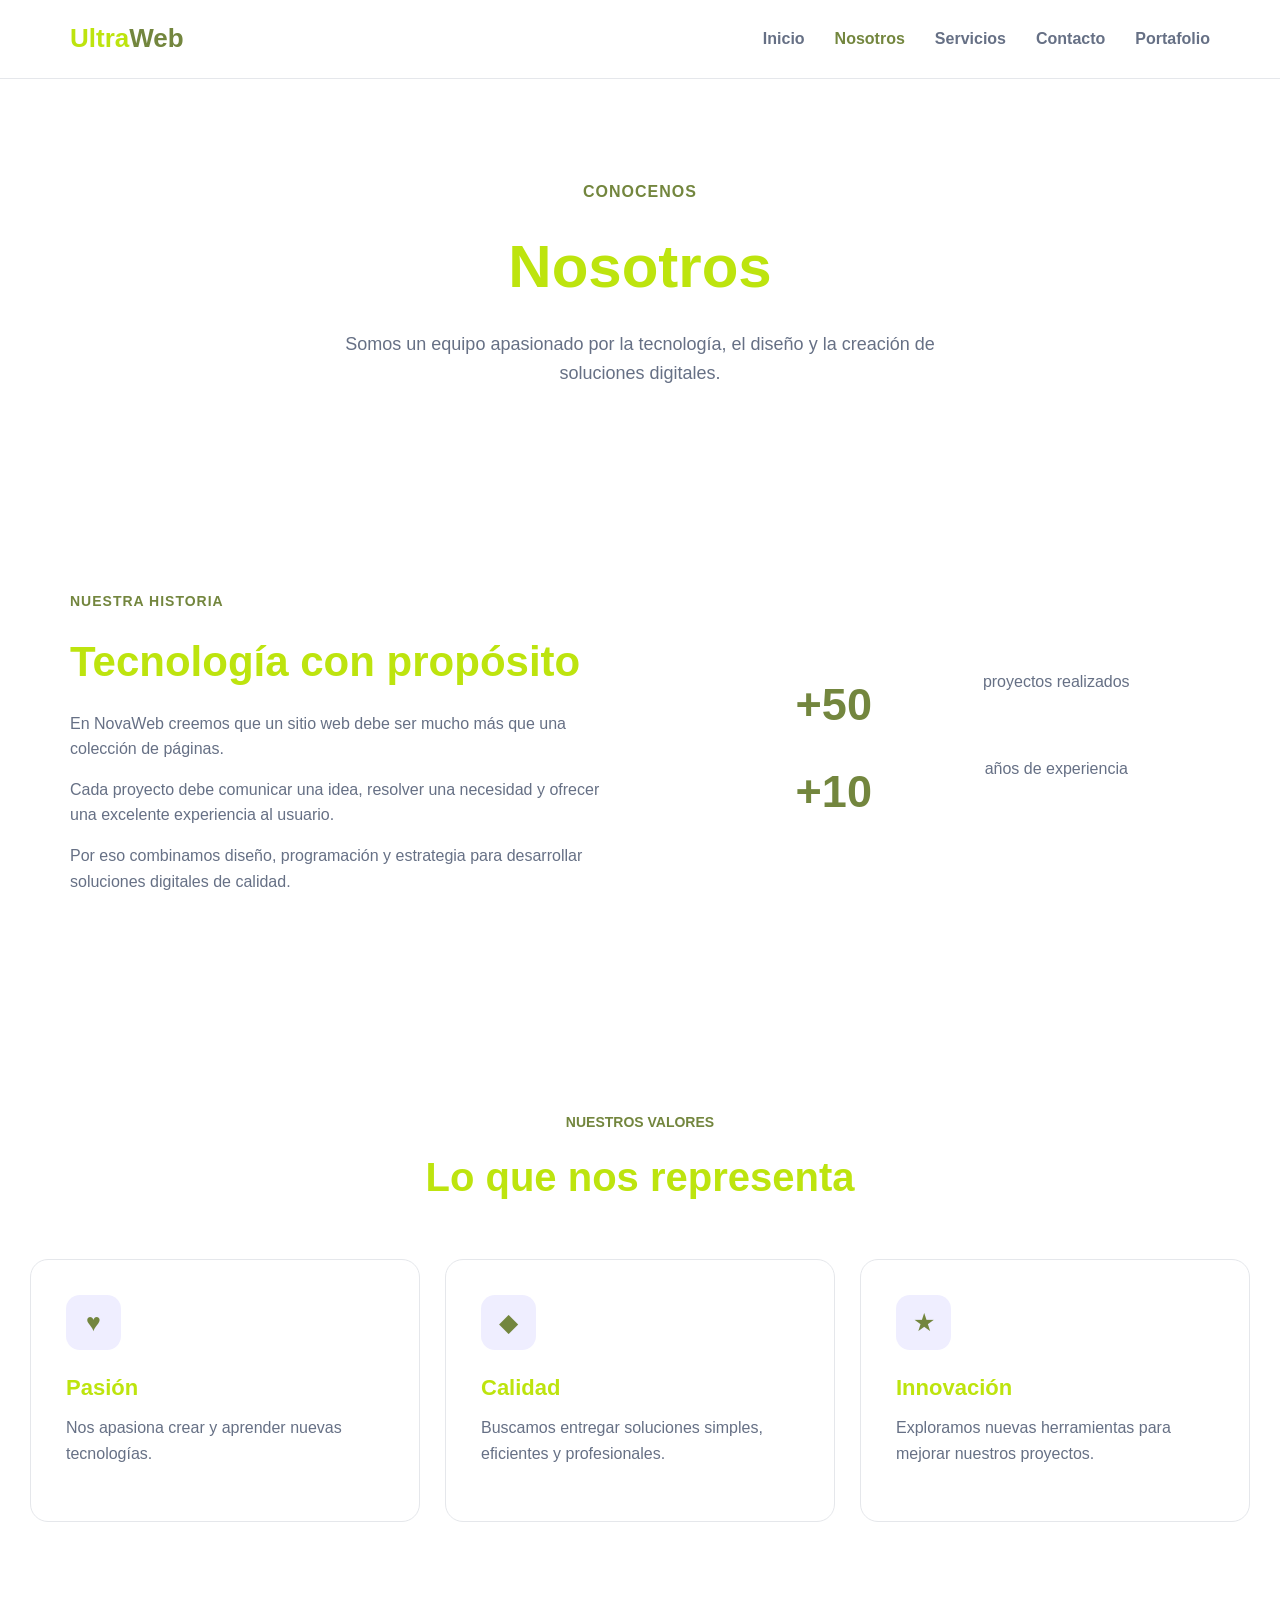
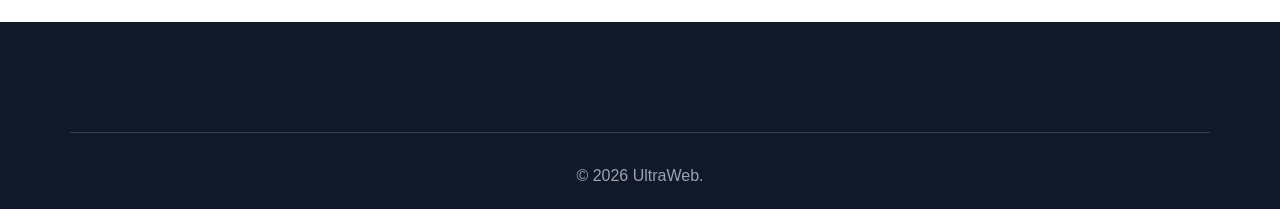
==== nosotros.html @ 7c4c5fd9 "cambio en el nombre de la pagina y agrego pagina portafolio" ====
<!DOCTYPE html>
<html lang="es">

<head>

    <meta charset="UTF-8">

    <meta name="viewport"
          content="width=device-width, initial-scale=1.0">

    <title>UltraWeb | Nosotros</title>

    <link rel="stylesheet"
          href="css/styles.css">

</head>

<body>


    <!-- HEADER -->

    <header class="header">

        <nav class="navbar">

            <a href="index.html" class="logo">
                Ultra<span>Web</span>
            </a>

            <button class="menu-btn" id="menuBtn">
                ☰
            </button>

            <ul class="menu" id="menu">

                <li>
                    <a href="index.html">
                        Inicio
                    </a>
                </li>

                <li>
                    <a href="nosotros.html" class="activo">
                        Nosotros
                    </a>
                </li>

                <li>
                    <a href="servicios.html">
                        Servicios
                    </a>
                </li>

                <li>
                    <a href="contacto.html">
                        Contacto
                    </a>
                </li>

                <li>
                    <a href="portafolio.html">
                        Portafolio
                    </a>
                </li>

            </ul>

        </nav>

    </header>


    <main>

        <!-- HERO INTERNO -->

        <section class="hero-interno">

            <span>
                CONOCENOS
            </span>

            <h1>
                Nosotros
            </h1>

            <p>
                Somos un equipo apasionado por la tecnología,
                el diseño y la creación de soluciones digitales.
            </p>

        </section>


        <!-- CONTENIDO -->

        <section class="seccion">

            <div class="contenido-dos-columnas">

                <div>

                    <span class="etiqueta">
                        NUESTRA HISTORIA
                    </span>

                    <h2>
                        Tecnología con propósito
                    </h2>

                    <p>
                        En NovaWeb creemos que un sitio web debe
                        ser mucho más que una colección de páginas.
                    </p>

                    <p>
                        Cada proyecto debe comunicar una idea,
                        resolver una necesidad y ofrecer una
                        excelente experiencia al usuario.
                    </p>

                    <p>
                        Por eso combinamos diseño, programación
                        y estrategia para desarrollar soluciones
                        digitales de calidad.
                    </p>

                </div>


                <div class="numero-card">

                    <strong>
                        +50
                    </strong>

                    <span>
                        proyectos realizados
                    </span>

                    <strong>
                        +10
                    </strong>

                    <span>
                        años de experiencia
                    </span>

                </div>

            </div>

        </section>


        <!-- VALORES -->

        <section class="seccion fondo-claro">

            <div class="titulo-seccion">

                <span>
                    NUESTROS VALORES
                </span>

                <h2>
                    Lo que nos representa
                </h2>

            </div>


            <div class="tarjetas">

                <article class="tarjeta">

                    <div class="icono">
                        ♥
                    </div>

                    <h3>
                        Pasión
                    </h3>

                    <p>
                        Nos apasiona crear y aprender nuevas
                        tecnologías.
                    </p>

                </article>


                <article class="tarjeta">

                    <div class="icono">
                        ◆
                    </div>

                    <h3>
                        Calidad
                    </h3>

                    <p>
                        Buscamos entregar soluciones simples,
                        eficientes y profesionales.
                    </p>

                </article>


                <article class="tarjeta">

                    <div class="icono">
                        ★
                    </div>

                    <h3>
                        Innovación
                    </h3>

                    <p>
                        Exploramos nuevas herramientas para
                        mejorar nuestros proyectos.
                    </p>

                </article>

            </div>

        </section>

    </main>


    <!-- FOOTER -->

    <footer class="footer">

        <div class="copyright">

            <p>
                © 2026 UltraWeb.
            </p>

        </div>

    </footer>


    <script src="js/script.js"></script>

</body>

</html>
---- css/styles.css ----
/* =========================================
   RESET
========================================= */

* {
    margin: 0;
    padding: 0;
    box-sizing: border-box;
}


html {
    scroll-behavior: smooth;
}


body {
    font-family: Arial, Helvetica, sans-serif;
    color: #bde40e;
    background: #14141400;
    line-height: 1.6;
}


/* =========================================
   VARIABLES
========================================= */

:root {

    --primario: #73863e;
    --primario-oscuro: #4d46d8;

    --oscuro: #172033;

    --gris: #667085;

    --fondo: #0a0a0a00;

    --blanco: #ffffff;

    --borde: #e5e7eb;

}


/* =========================================
   LINKS
========================================= */

a {
    text-decoration: none;
    color: inherit;
}


/* =========================================
   HEADER
========================================= */

.header {
    background: var(--blanco);
    border-bottom: 1px solid var(--borde);
    position: sticky;
    top: 0;
    z-index: 1000;
}


.navbar {
    max-width: 1200px;
    margin: auto;

    padding: 18px 30px;

    display: flex;
    align-items: center;
    justify-content: space-between;
}


.logo {
    font-size: 26px;
    font-weight: 800;
}


.logo span {
    color: var(--primario);
}


.menu {
    display: flex;
    gap: 30px;
    list-style: none;
}


.menu a {
    color: var(--gris);
    font-weight: 600;
    transition: 0.3s;
}


.menu a:hover,
.menu a.activo {
    color: var(--primario);
}


.menu-btn {
    display: none;

    border: none;
    background: transparent;

    font-size: 28px;
    cursor: pointer;
}


/* =========================================
   HERO
========================================= */

.hero {
    max-width: 1200px;
    margin: auto;

    min-height: 650px;

    padding: 80px 30px;

    display: grid;
    grid-template-columns: 1.2fr 0.8fr;

    gap: 60px;

    align-items: center;
}


.etiqueta {
    color: var(--primario);
    font-weight: 700;
    font-size: 14px;
    letter-spacing: 1px;
}


.hero h1 {
    font-size: clamp(45px, 6vw, 75px);
    line-height: 1.05;

    margin: 20px 0;
}


.hero h1 span {
    color: var(--primario);
}


.hero p {
    font-size: 20px;
    color: var(--gris);

    max-width: 600px;

    margin-bottom: 30px;
}


.hero-botones {
    display: flex;
    gap: 15px;
    flex-wrap: wrap;
}


/* =========================================
   BOTONES
========================================= */

.btn {
    display: inline-block;

    padding: 14px 25px;

    border-radius: 10px;

    font-weight: 700;

    transition: 0.3s;

    cursor: pointer;

    border: none;
}


.btn-principal {
    background: var(--primario);
    color: white;
}


.btn-principal:hover {
    background: var(--primario-oscuro);
    transform: translateY(-2px);
}


.btn-secundario {
    border: 2px solid var(--borde);
}


.btn-secundario:hover {
    border-color: var(--primario);
    color: var(--primario);
}


.btn-blanco {
    background: white;
    color: var(--primario);
}


/* =========================================
   HERO CARD
========================================= */

.hero-card {
    min-height: 350px;

    background:
        linear-gradient(
            135deg,
            #0cb691,
            #abe019
        );

    border-radius: 30px;

    color: white;

    display: flex;
    flex-direction: column;

    align-items: center;
    justify-content: center;

    box-shadow: 0 25px 60px rgba(99, 91, 255, 0.25);
}


.codigo {
    font-size: 25px;
}


.codigo strong {
    margin: 0 10px;
}


.hero-icon {
    font-size: 100px;
    font-weight: bold;

    margin: 30px 0;
}


.hero-card p {
    color: white;
}


/* =========================================
   SECCIONES
========================================= */

.seccion {
    max-width: 1200px;

    margin: auto;

    padding: 100px 30px;
}


.fondo-claro {
    max-width: none;
    background: var(--fondo);
}


.titulo-seccion {
    text-align: center;

    max-width: 700px;

    margin: 0 auto 50px;
}


.titulo-seccion > span {
    color: var(--primario);
    font-weight: bold;
    font-size: 14px;
}


.titulo-seccion h2 {
    font-size: 40px;
    margin: 10px 0;
}


.titulo-seccion p {
    color: var(--gris);
}


/* =========================================
   TARJETAS
========================================= */

.tarjetas {
    display: grid;

    grid-template-columns:
        repeat(3, 1fr);

    gap: 25px;
}


.tarjeta {
    background: rgba(37, 37, 37, 0);

    padding: 35px;

    border: 1px solid var(--borde);

    border-radius: 18px;

    transition: 0.3s;
}


.tarjeta:hover {
    transform: translateY(-8px);

    box-shadow:
        0 20px 40px rgba(0, 0, 0, 0.08);
}


.icono {
    width: 55px;
    height: 55px;

    border-radius: 14px;

    background: #efeeff;

    color: var(--primario);

    display: flex;
    align-items: center;
    justify-content: center;

    font-size: 25px;

    margin-bottom: 20px;
}


.tarjeta h3 {
    font-size: 22px;
    margin-bottom: 10px;
}


.tarjeta p {
    color: var(--gris);
    margin-bottom: 20px;
}


.tarjeta a {
    color: var(--primario);
    font-weight: bold;
}


/* =========================================
   CTA
========================================= */

.cta {
    max-width: 1140px;

    margin: 50px auto 100px;

    padding: 60px;

    border-radius: 25px;

    background: var(--primario);

    color: white;

    display: flex;

    align-items: center;

    justify-content: space-between;

    gap: 30px;
}


.cta h2 {
    font-size: 35px;
}


.cta p {
    margin-top: 10px;
    opacity: 0.9;
}


/* =========================================
   HERO INTERNO
========================================= */

.hero-interno {
    text-align: center;

    padding: 100px 30px;

    background: var(--fondo);
}


.hero-interno span {
    color: var(--primario);

    font-weight: bold;

    letter-spacing: 1px;
}


.hero-interno h1 {
    font-size: 60px;

    margin: 15px 0;
}


.hero-interno p {
    max-width: 650px;

    margin: auto;

    color: var(--gris);

    font-size: 18px;
}


/* =========================================
   DOS COLUMNAS
========================================= */

.contenido-dos-columnas {
    display: grid;

    grid-template-columns: 1fr 1fr;

    gap: 80px;

    align-items: center;
}


.contenido-dos-columnas h2 {
    font-size: 42px;

    margin: 15px 0;
}


.contenido-dos-columnas p {
    color: var(--gris);

    margin-bottom: 15px;
}


.numero-card {
    background: var(--fondo);

    padding: 50px;

    border-radius: 25px;

    display: grid;

    grid-template-columns: 1fr 1fr;

    gap: 15px;

    text-align: center;
}


.numero-card strong {
    font-size: 45px;
    color: var(--primario);
}


.numero-card span {
    color: var(--gris);
}


/* =========================================
   LISTA
========================================= */

.lista {
    list-style: none;
    margin-top: 20px;
}


.lista li {
    padding: 8px 0;

    border-bottom: 1px solid var(--borde);
}


.lista li::before {
    content: "✓";

    color: var(--primario);

    font-weight: bold;

    margin-right: 10px;
}


/* =========================================
   CONTACTO
========================================= */

.contacto {
    display: grid;

    grid-template-columns: 0.8fr 1.2fr;

    gap: 80px;
}


.contacto-info h2 {
    font-size: 40px;

    margin: 15px 0;
}


.contacto-info > p {
    color: var(--gris);

    margin-bottom: 30px;
}


.dato {
    display: flex;

    flex-direction: column;

    margin-bottom: 20px;
}


.dato strong {
    color: var(--primario);
}


.dato span {
    color: var(--gris);
}


/* =========================================
   FORMULARIO
========================================= */

.formulario {
    padding: 35px;

    border: 1px solid var(--borde);

    border-radius: 20px;

    box-shadow:
        0 15px 40px rgba(0, 0, 0, 0.05);
}


.campo {
    margin-bottom: 20px;
}


.campo label {
    display: block;

    font-weight: bold;

    margin-bottom: 7px;
}


.campo input,
.campo textarea {
    width: 100%;

    padding: 14px;

    border: 1px solid var(--borde);

    border-radius: 10px;

    font-family: inherit;

    font-size: 16px;

    outline: none;

    transition: 0.3s;
}


.campo input:focus,
.campo textarea:focus {
    border-color: var(--primario);

    box-shadow:
        0 0 0 3px rgba(99, 91, 255, 0.1);
}


.campo textarea {
    resize: vertical;
}


.mensaje-formulario {
    margin-top: 15px;

    font-weight: bold;
}


/* =========================================
   FOOTER
========================================= */

.footer {
    background: #111827;

    color: white;

    padding: 60px 30px 20px;
}


.footer-contenido {
    max-width: 1140px;

    margin: auto;

    display: grid;

    grid-template-columns:
        2fr 1fr 1fr;

    gap: 50px;
}


.footer .logo {
    color: white;
}


.footer p {
    color: #9ca3af;

    margin-top: 10px;
}


.footer h3 {
    margin-bottom: 15px;
}


.footer-contenido > div:nth-child(2) a {
    display: block;

    color: #9ca3af;

    margin: 8px 0;
}


.footer-contenido > div:nth-child(2) a:hover {
    color: white;
}


.copyright {
    max-width: 1140px;

    margin: 50px auto 0;

    padding-top: 20px;

    border-top: 1px solid #374151;

    text-align: center;
}


/* =========================================
   RESPONSIVE
========================================= */

@media (max-width: 800px) {

    .menu-btn {
        display: block;
    }


    .menu {
        position: absolute;

        top: 70px;
        left: 0;

        width: 100%;

        background: rgba(32, 32, 32, 0);

        display: none;

        flex-direction: column;

        padding: 20px 30px;

        border-bottom: 1px solid var(--borde);
    }


    .menu.mostrar {
        display: flex;
    }


    .hero {
        grid-template-columns: 1fr;

        text-align: center;
    }


    .hero p {
        margin-left: auto;
        margin-right: auto;
    }


    .hero-botones {
        justify-content: center;
    }


    .tarjetas {
        grid-template-columns: 1fr;
    }


    .contenido-dos-columnas {
        grid-template-columns: 1fr;
    }


    .contacto {
        grid-template-columns: 1fr;
    }


    .cta {
        margin-left: 20px;
        margin-right: 20px;

        flex-direction: column;

        text-align: center;
    }


    .footer-contenido {
        grid-template-columns: 1fr;
    }


    .hero-interno h1 {
        font-size: 45px;
    }

}


@media (max-width: 500px) {

    .navbar {
        padding: 15px 20px;
    }


    .hero {
        padding: 60px 20px;
    }


    .hero h1 {
        font-size: 43px;
    }


    .seccion {
        padding: 70px 20px;
    }


    .titulo-seccion h2 {
        font-size: 32px;
    }


    .hero-card {
        min-height: 280px;
    }


    .hero-icon {
        font-size: 70px;
    }


    .formulario {
        padding: 25px;
    }

}
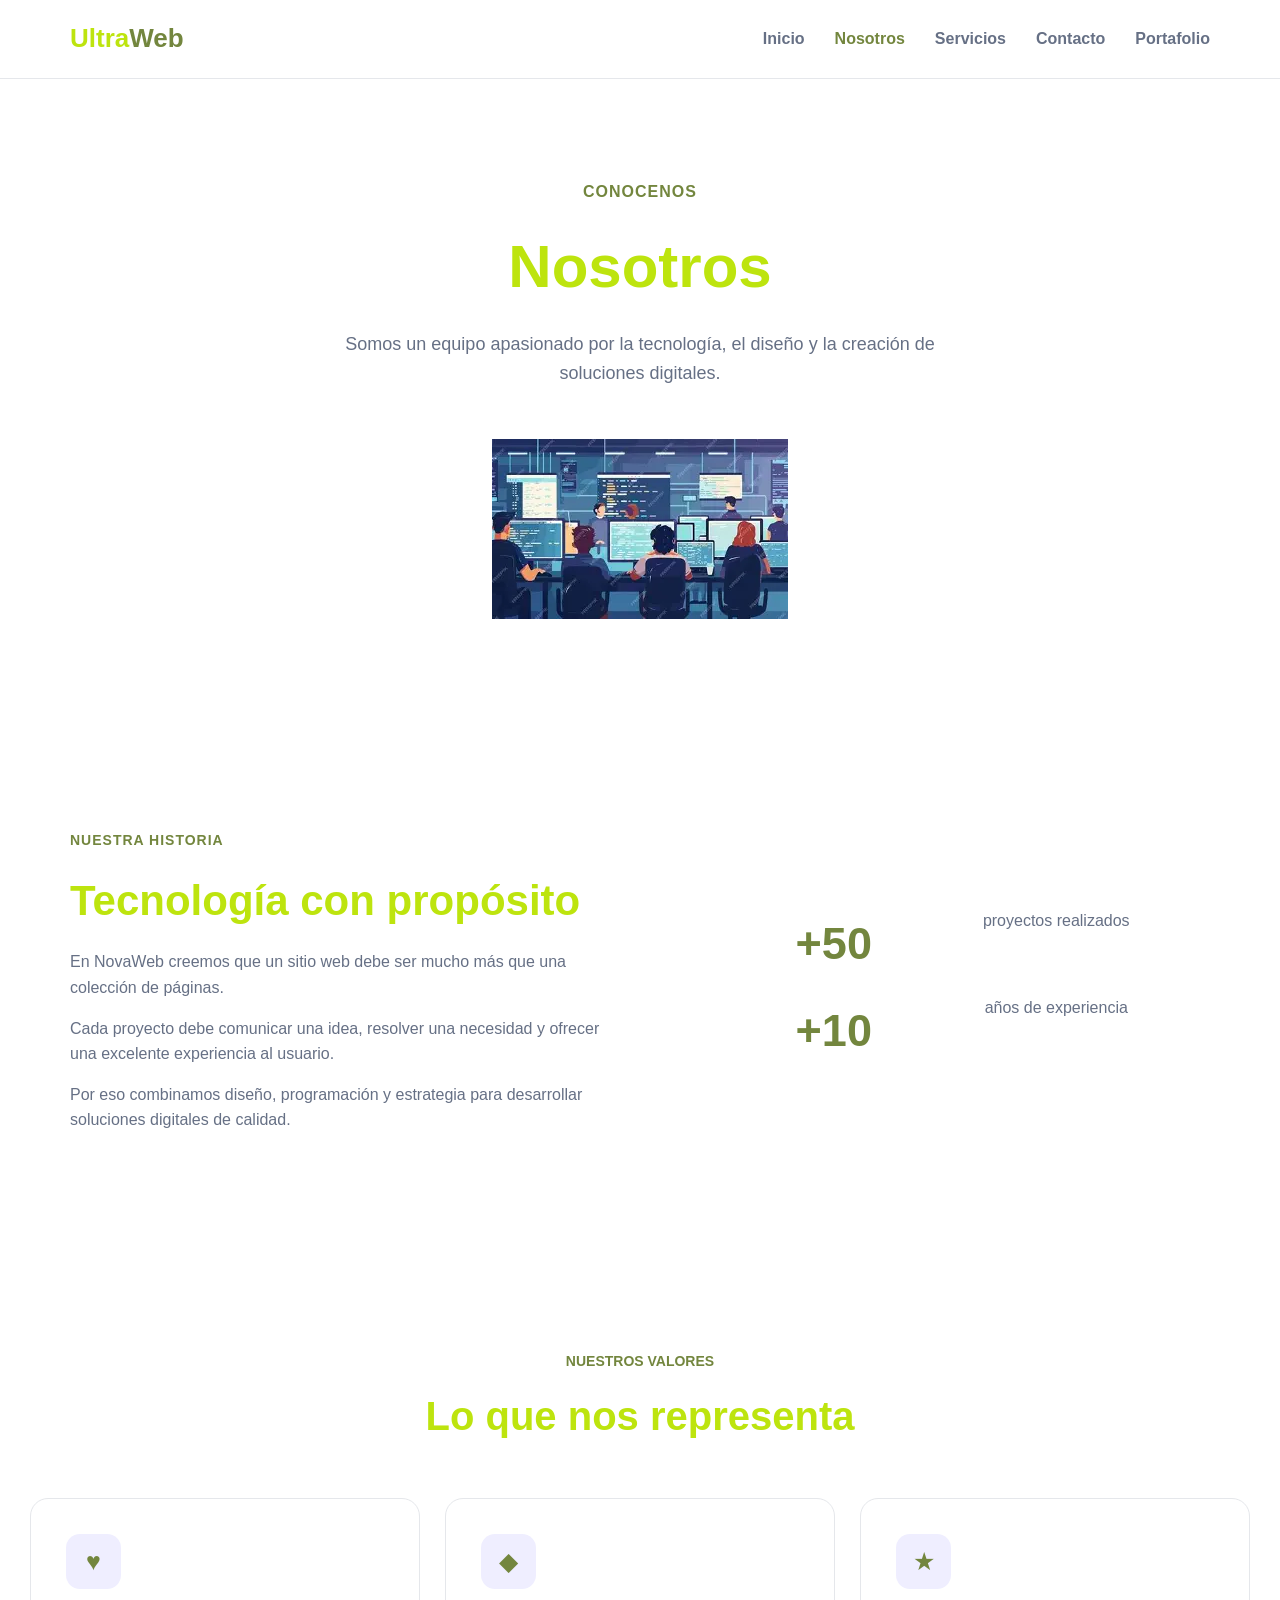
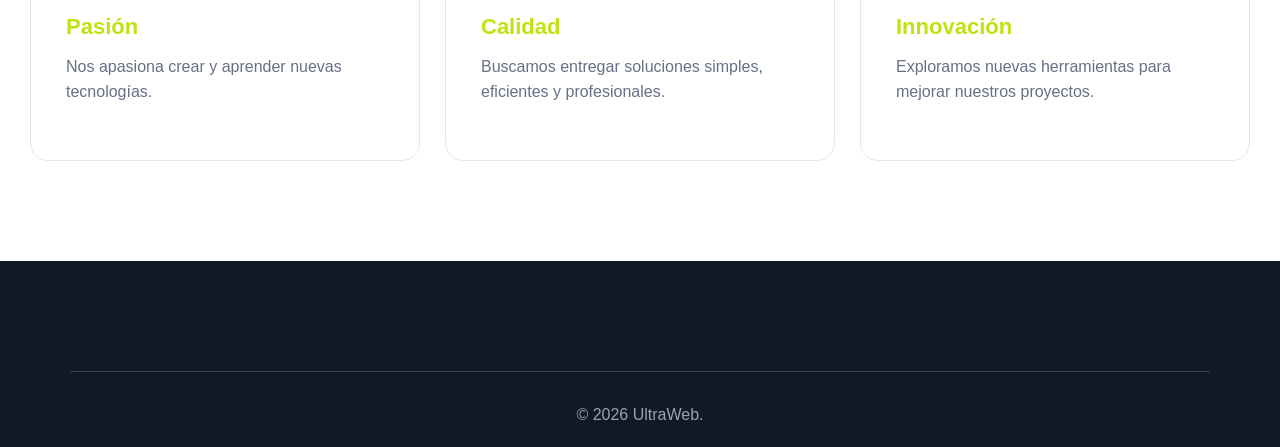
==== commit 2b38bb74: "agrego imagenes" ====
--- a/nosotros.html
+++ b/nosotros.html
@@ -89,6 +89,12 @@
                 Somos un equipo apasionado por la tecnología,
                 el diseño y la creación de soluciones digitales.
             </p>
+            
+            <br><br>
+
+            <img src="image/nosotros.webp"
+                 alt="Equipo de trabajo de UltraWeb">
+
 
         </section>
 
@@ -96,6 +102,7 @@
         <!-- CONTENIDO -->
 
         <section class="seccion">
+
 
             <div class="contenido-dos-columnas">
 
